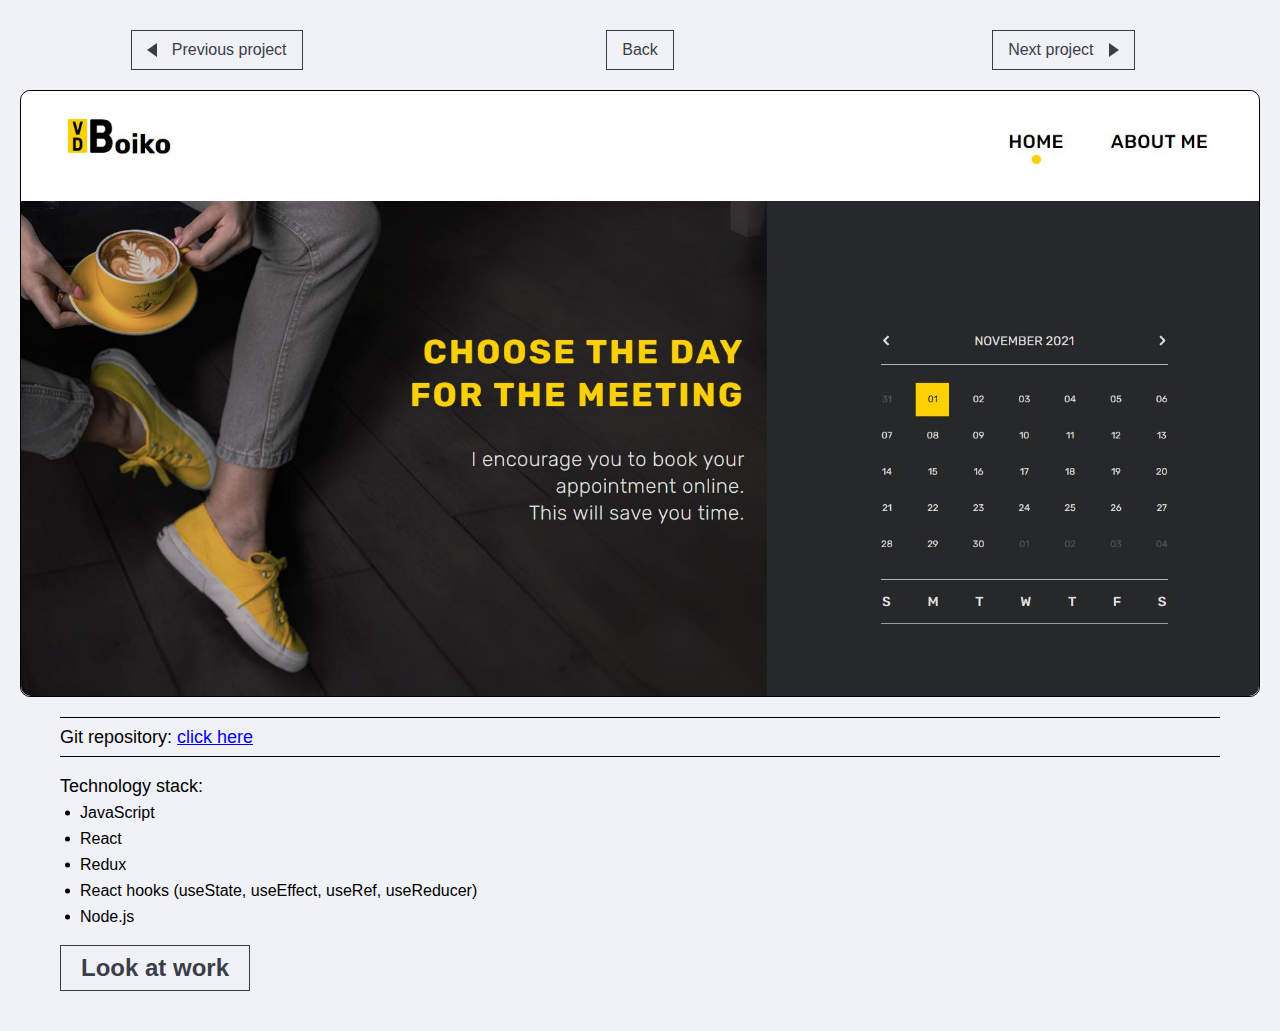
==== CalendarOfMeetings.html @ bcdfd796 "Added new project" ====
<!DOCTYPE html>
<!DOCTYPE html>
<html lang="ru">
<head>
	<title>Simple Chat Info</title>
	<meta http-equiv="Content-type" content="text/html;charset=UTF-8" />
	<meta name="format-detection" content="telephone=no">
	<meta http-equiv="X-UA-Compatible" content="IE=edge">
	<link rel="stylesheet" href="css/style.css">
	<link rel="stylesheet" href="css/custom.css">
	<link rel="shortcut icon" href="favicon.ico">
	<!-- <meta name="robots" content="noindex, nofollow" /> -->
	<!-- <meta name="viewport" content="width=device-width, initial-scale=1.0" /> -->
	<meta name="viewport" content="width=device-width, initial-scale=1.0, maximum-scale=1.0, user-scalable=0" />
</head>
<body>
	<div class="wrapper">
<header>
	<div class="container">
		<div class="header-body">
			
		</div>
	</div>
</header>		<main class="project-page">
			<div class="project-page__container container">
				<div class="project-page__nav navigation">
					<div class="navigation__item">
						<a href="./PrimeOne.html" class="navigation__btn navigation__prev">Prev<span>ious project</span></a>
					</div>
					<div class="navigation__item">
						<a href="./" class="navigation__btn navigation__back-to-portfolio">Back</a>
					</div>
					<div class="navigation__item">
						<a href="./SimpleChat.html" class="navigation__btn navigation__next">Next<span> project</span></a>
					</div>
				</div>
				<a href="https://boikovd-calendar-of-meetings.herokuapp.com/" target="_blank" class="project-page__image">
					<img src="img/items/Calendar.JPG" alt="">
				</a>
				<div class="project-page__body project-page-body">
					<div class="project-page-body__text">
						
					</div>
					<div class="project-page-body__link-items">
						<div class="project-page-body__link-item">
							Git repository: <a href="https://github.com/BoikoVD/Calendar" target="_blank">click here</a>
						</div>
						
					</div>
					<div class="project-page-body__use-el-title">
						Technology stack:
					</div>
					<ul class="project-page-body__use-el">
						<li class="project-page-body__el">
							JavaScript
						</li>
						<li class="project-page-body__el">
							React
						</li>
						<li class="project-page-body__el">
							Redux
						</li>
						<li class="project-page-body__el">
							React hooks (useState, useEffect, useRef, useReducer)
						</li>
						<li class="project-page-body__el">
							Node.js
						</li>
					</ul>
					<a href="https://boikovd-calendar-of-meetings.herokuapp.com/" target="_blank" class="project-page-body__link"><b>Look at work</b></a>
				</div>
			</div>
		</main>
<footer>
	<div class='container'>
		<div class="footer-body">
			
		</div>
	</div>
</footer>	</div>
<div class="popup popup_popup">
	<div class="popup__content">
		<div class="popup__body">
			<div class="popup__close"></div>
		</div>
	</div>
</div>
<div class="popup popup_subscribe-message">
	<div class="popup__content">
		<div class="popup__body">
			<div class="popup__close"></div>
		</div>
	</div>
</div>
<div class="popup popup_video">
	<div class="popup__content">
		<div class="popup__body">
			<div class="popup__close popup__close_video"></div>
			<div class="popup__video _video"></div>
		</div>
	</div>
</div>
<!-- <script src="https://code.jquery.com/jquery-3.3.1.min.js"></script> -->
<script src="js/vendors.js"></script>
<script src="js/main.js"></script>
</body>
</html>
---- css/style.css ----
* {
  padding: 0px;
  margin: 0px;
  border: 0px;
}

*,
*:before,
*:after {
  -webkit-box-sizing: border-box;
  box-sizing: border-box;
}

aside,
nav,
footer,
header,
section {
  display: block;
}

html,
body {
  height: 100%;
  min-width: 320px;
}

body {
  line-height: 1;
  font-family: "Arial";
  font-size: 16px;
  -ms-text-size-adjust: 100%;
  -moz-text-size-adjust: 100%;
  -webkit-text-size-adjust: 100%;
}

input,
button,
textarea {
  font-family: "Arial";
}

input::-ms-clear {
  display: none;
}

button {
  cursor: pointer;
}

button::-moz-focus-inner {
  padding: 0;
  border: 0;
}

a,
a:visited {
  text-decoration: none;
}

a:hover {
  text-decoration: none;
}

ul li {
  list-style: none;
}

img {
  vertical-align: top;
}

h1,
h2,
h3,
h4,
h5,
h6 {
  font-weight: inherit;
  font-size: inherit;
}

.wrapper {
  width: 100%;
  min-height: 100%;
  overflow: hidden;
  display: -webkit-box;
  display: -ms-flexbox;
  display: flex;
  -webkit-box-orient: vertical;
  -webkit-box-direction: normal;
      -ms-flex-direction: column;
          flex-direction: column;
}
.container {
  max-width: 1240px;
  margin: 0 auto;
  width: 100%;
}
@media (max-width: 1252px) {
  .container {
    max-width: 970px;
  }
}
@media (max-width: 992.98px) {
  .container {
    max-width: 750px;
  }
}
@media (max-width: 767.98px) {
  .container {
    max-width: none;
    padding: 0 10px;
  }
}

.btn {
  display: -webkit-inline-box;
  display: -ms-inline-flexbox;
  display: inline-flex;
  padding: 0px 0px;
}
.btn._fw {
  width: 100%;
}

input[type=text],
input[type=email],
input[type=tel],
textarea {
  -webkit-appearance: none;
  -moz-appearance: none;
  appearance: none;
}
input[type=text]:focus,
input[type=email]:focus,
input[type=tel]:focus,
textarea:focus {
  outline: none;
}

.input {
  border-radius: 0 !important;
  width: 100%;
  display: block;
  padding: 0px 20px;
}
textarea.input {
  resize: none;
  padding: 0px 0px;
}

._ibg {
  position: relative;
}
._ibg img {
  position: absolute;
  width: 100%;
  height: 100%;
  top: 0;
  left: 0;
  -o-object-fit: cover;
     object-fit: cover;
}

body.ie ._ibg {
  background-position: center;
  background-size: cover;
  background-repeat: no-repeat;
}
body.ie ._ibg img {
  width: 0;
  height: 0;
  opacity: 0;
  visibility: hidden;
}

._swiper {
  overflow: hidden;
}
._swiper .swiper-wrapper {
  width: 100%;
  height: 100%;
  -webkit-box-sizing: content-box;
          box-sizing: content-box;
  display: -webkit-box;
  display: -ms-flexbox;
  display: flex;
  position: relative;
}
._swiper.swiper-container-vertical .swiper-wrapper {
  -webkit-box-orient: vertical;
  -webkit-box-direction: normal;
      -ms-flex-direction: column;
          flex-direction: column;
}
._swiper.swiper-container-autoheight .swiper-wrapper {
  -webkit-box-align: start;
      -ms-flex-align: start;
          align-items: flex-start;
}

.swiper-container-initialized .swiper-slide {
  -ms-flex-negative: 0;
      flex-shrink: 0;
}

.swiper-container-android .swiper-slide,
.swiper-container-android .swiper-wrapper {
  -webkit-transform: translate3d(0px, 0, 0);
          transform: translate3d(0px, 0, 0);
}

.swiper-button-lock {
  display: none !important;
}

/*
.icon-menu{
	display: none;
	@media (max-width: $md3+px){
		display: block;
		position: absolute;
		top: 18px;
		right: 10px;
		width:30px;
		height: 18px;
		cursor: pointer;
		z-index: 5;
		span{
			transition: all 0.3s ease 0s;
			position: absolute;
			top: 8px;
			left: 0px;
			width: 100%;
			height: 2px;
			background-color: #000;
			&:first-child {
				top: 0px;
			}
			&:last-child {
				top: auto;
				bottom: 0px;
			}
		}
		&.active{
			span {
				transform: scale(0);
				&:first-child {
					@include rotate(-45deg);
					top: 8px;
				}
				&:last-child {
					@include rotate(45deg);
					bottom: 8px;
				}
			}
		}
	}
}
*/
.page {
  -webkit-box-flex: 1;
      -ms-flex: 1 1 auto;
          flex: 1 1 auto;
  background: #f1f2f7;
}
.page__text {
  text-align: center;
}
.page__title {
  font-size: 50px;
  margin: 20px 0px;
}
@media (max-width: 1240px) {
  .page__title {
    font-size: calc(40px + 10 * ((100vw - 320px) / 920));
  }
}
.page__subtitle {
  font-size: 40px;
  margin-bottom: 10px;
}
@media (max-width: 1240px) {
  .page__subtitle {
    font-size: calc(26px + 14 * ((100vw - 320px) / 920));
  }
}
@media (max-width: 1240px) {
  .page__subtitle {
    margin-bottom: calc(30px + -20 * ((100vw - 320px) / 920));
  }
}
.page__section {
  padding: 30px 0px;
}
.page__section-title {
  text-align: center;
  font-size: 30px;
  margin-bottom: 15px;
  position: relative;
  z-index: 1;
}
@media (max-width: 1240px) {
  .page__section-title {
    font-size: calc(28px + 2 * ((100vw - 320px) / 920));
  }
}
.page__section-title span {
  background: #f1f2f7;
  padding: 0px 15px;
}
.page__section-title:before {
  content: "";
  position: absolute;
  z-index: -1;
  top: 50%;
  left: 0;
  background: #000;
  height: 2px;
  width: 100%;
}
.page__items {
  display: -webkit-box;
  display: -ms-flexbox;
  display: flex;
  margin-left: -30px;
  margin-right: -30px;
  -webkit-box-pack: center;
      -ms-flex-pack: center;
          justify-content: center;
  -ms-flex-wrap: wrap;
      flex-wrap: wrap;
}
@media (max-width: 1240px) {
  .page__items {
    margin-left: calc(-10px + -20 * ((100vw - 320px) / 920));
  }
}
@media (max-width: 1240px) {
  .page__items {
    margin-right: calc(-10px + -20 * ((100vw - 320px) / 920));
  }
}
.item {
  padding: 30px;
}
@media (max-width: 1240px) {
  .item {
    padding: calc(10px + 20 * ((100vw - 320px) / 920));
  }
}
.item__wrapper {
  display: block;
  position: relative;
  background: #fff;
  width: 350px;
  text-align: center;
  padding: 10px;
  -webkit-transition: all 0.3s ease 0s;
  transition: all 0.3s ease 0s;
}
@media (max-width: 1240px) {
  .item__wrapper {
    width: calc(300px + 50 * ((100vw - 320px) / 920));
  }
}
@media (any-hover: hover) {
  .item__wrapper:hover {
    border-color: #000;
    -webkit-box-shadow: 0px 0px 10px 2px rgba(0, 0, 0, 0.95);
    box-shadow: 0px 0px 10px 2px rgba(0, 0, 0, 0.95);
  }
  .item__wrapper:hover .item__hover {
    visibility: visible;
    opacity: 1;
  }
  .item__wrapper:hover .item__details {
    color: #fff;
  }
  .item__wrapper:hover .item__link {
    background: #f1f2f7;
    color: #000;
  }
}
.item__hover {
  height: 100%;
  width: 100%;
  position: absolute;
  z-index: 1;
  top: 0;
  left: 0;
  background: rgba(0, 0, 0, 0.6);
  visibility: hidden;
  opacity: 0;
  -webkit-transition: all 0.3s ease 0s;
  transition: all 0.3s ease 0s;
  padding: 25px 25px;
  font-weight: 700;
  color: #fff;
  line-height: 160%;
}
.item__hover p {
  margin-bottom: 10px;
}
.item__hover span {
  font-weight: 700;
  text-decoration: underline;
}
.item__image {
  padding-top: 150px;
  width: 100%;
}
.item__description {
  border-top: 1px solid #000;
  color: #000;
  margin: 20px 0px 0px 0px;
  display: -webkit-box;
  display: -ms-flexbox;
  display: flex;
  -webkit-box-orient: vertical;
  -webkit-box-direction: normal;
      -ms-flex-direction: column;
          flex-direction: column;
  -webkit-box-align: center;
      -ms-flex-align: center;
          align-items: center;
}
.item__title {
  margin: 10px 0px 0px 0px;
  font-size: 30px;
}
@media (max-width: 1240px) {
  .item__title {
    font-size: calc(20px + 10 * ((100vw - 320px) / 920));
  }
}
.item__type-text {
  margin: 10px 0px 20px 0px;
  font-size: 20px;
}
@media (max-width: 1240px) {
  .item__type-text {
    font-size: calc(16px + 4 * ((100vw - 320px) / 920));
  }
}
.item__details {
  margin: 0px 0px 10px 0px;
  -webkit-transition: all 0.3s ease 0s;
  transition: all 0.3s ease 0s;
  text-decoration: underline;
  color: #000;
  position: relative;
  z-index: 2;
  transition: all 0.3s ease 0s;
}
@media (any-hover: hover) {
  .item__details:hover {
    text-decoration: none;
  }
}
.item__link {
  color: #fff;
  margin: 0px 0px 10px 0px;
  padding: 10px 40px;
  position: relative;
  z-index: 2;
  background: #3b3d49;
  -webkit-transition: all 0.3s ease 0s;
  transition: all 0.3s ease 0s;
}
@media (any-hover: hover) {
  .item__link:hover {
    -webkit-transform: scale(1.05);
            transform: scale(1.05);
  }
}

.navigation {
  display: -webkit-box;
  display: -ms-flexbox;
  display: flex;
  -webkit-box-pack: justify;
      -ms-flex-pack: justify;
          justify-content: space-between;
  padding-bottom: 20px;
  -webkit-box-align: center;
      -ms-flex-align: center;
          align-items: center;
  margin-left: -15px;
  margin-right: -15px;
}
@media (max-width: 1240px) {
  .navigation {
    margin-left: calc(-5px + -10 * ((100vw - 320px) / 920));
  }
}
@media (max-width: 1240px) {
  .navigation {
    margin-right: calc(-5px + -10 * ((100vw - 320px) / 920));
  }
}
.navigation__item {
  padding-left: 15px;
  padding-right: 15px;
  -webkit-box-flex: 0;
      -ms-flex: 0 0 33.333%;
          flex: 0 0 33.333%;
  display: -webkit-box;
  display: -ms-flexbox;
  display: flex;
  -webkit-box-pack: center;
      -ms-flex-pack: center;
          justify-content: center;
}
@media (max-width: 1240px) {
  .navigation__item {
    padding-left: calc(5px + 10 * ((100vw - 320px) / 920));
  }
}
@media (max-width: 1240px) {
  .navigation__item {
    padding-right: calc(5px + 10 * ((100vw - 320px) / 920));
  }
}
.navigation__btn {
  display: -webkit-inline-box;
  display: -ms-inline-flexbox;
  display: inline-flex;
  -webkit-box-align: center;
      -ms-flex-align: center;
          align-items: center;
  -webkit-box-pack: center;
      -ms-flex-pack: center;
          justify-content: center;
  min-height: 40px;
  border: 1px solid #3b3d49;
  background: #f1f2f7;
  color: #3b3d49;
  padding: 10px 15px;
  position: relative;
  -webkit-transition: all 0.3s ease 0s;
  transition: all 0.3s ease 0s;
}
.navigation__btn:before {
  content: "";
  -webkit-transition: all 0.3s ease 0s;
  transition: all 0.3s ease 0s;
  position: absolute;
  width: 0;
  height: 0;
  border-top: 7px solid transparent;
  border-bottom: 7px solid transparent;
}
.navigation__btn span {
  white-space: pre;
}
@media (max-width: 600px) {
  .navigation__btn span {
    display: none;
  }
}
@media (any-hover: hover) {
  .navigation__btn:hover {
    background: #3b3d49;
    color: #f1f2f7;
  }
}
.navigation__prev {
  padding: 10px 15px 10px 40px;
}
.navigation__prev:before {
  border-right: 10px solid #3b3d49;
  top: 50%;
  left: 15px;
  -webkit-transform: translate(0px, -50%);
          transform: translate(0px, -50%);
}
@media (any-hover: hover) {
  .navigation__prev:hover:before {
    border-right: 10px solid #f1f2f7;
  }
}
.navigation__next {
  padding: 10px 40px 10px 15px;
}
.navigation__next:before {
  border-left: 10px solid #3b3d49;
  top: 50%;
  right: 15px;
  -webkit-transform: translate(0px, -50%);
          transform: translate(0px, -50%);
}
@media (any-hover: hover) {
  .navigation__next:hover:before {
    border-left: 10px solid #f1f2f7;
  }
}

.project-page {
  min-height: 100vh;
  padding-top: 30px;
  padding-bottom: 30px;
  background: #f1f2f7;
}
@media (max-width: 1240px) {
  .project-page {
    padding-top: calc(10px + 20 * ((100vw - 320px) / 920));
  }
}
@media (max-width: 1240px) {
  .project-page {
    padding-bottom: calc(10px + 20 * ((100vw - 320px) / 920));
  }
}
.project-page__image {
  display: block;
  border: 1px solid #000;
  border-radius: 10px;
}
.project-page__image img {
  width: 100%;
  border-radius: 10px;
}
.project-page-body {
  margin: 20px 0px 0px 0px;
  padding-left: 40px;
  padding-right: 40px;
}
@media (max-width: 1240px) {
  .project-page-body {
    padding-left: calc(15px + 25 * ((100vw - 320px) / 920));
  }
}
@media (max-width: 1240px) {
  .project-page-body {
    padding-right: calc(15px + 25 * ((100vw - 320px) / 920));
  }
}
.project-page-body__text {
  font-size: 20px;
  margin-bottom: 15px;
}
.project-page-body__link-items {
  border-top: 1px solid #000;
  border-bottom: 1px solid #000;
}
.project-page-body__link-item {
  margin: 10px 0px 10px 0px;
  font-size: 18px;
}
.project-page-body__link-item a {
  color: blue;
  text-decoration: underline;
}
@media (any-hover: hover) {
  .project-page-body__link-item a:hover {
    text-decoration: none;
  }
}
.project-page-body__use-el-title {
  font-size: 18px;
  margin-bottom: 5px;
  margin-top: 20px;
}
.project-page-body__use-el {
  padding: 0px 0px 0px 5px;
}
.project-page-body__el {
  padding: 5px 0px 5px 15px;
  position: relative;
}
.project-page-body__el:before {
  content: "";
  position: absolute;
  width: 5px;
  height: 5px;
  border-radius: 50%;
  background: #000;
  top: 50%;
  left: 0;
  -webkit-transform: translate(0px, -50%);
          transform: translate(0px, -50%);
}
.project-page-body__link {
  display: inline-block;
  color: #3b3d49;
  border: 1px solid #3b3d49;
  margin: 15px 0px 10px 0px;
  padding: 10px 20px;
  font-size: 24px;
  position: relative;
  z-index: 2;
  background: #f1f2f7;
  -webkit-transition: all 0.3s ease 0s;
  transition: all 0.3s ease 0s;
}
@media (any-hover: hover) {
  .project-page-body__link:hover {
    color: #f1f2f7;
    background: #3b3d49;
  }
}
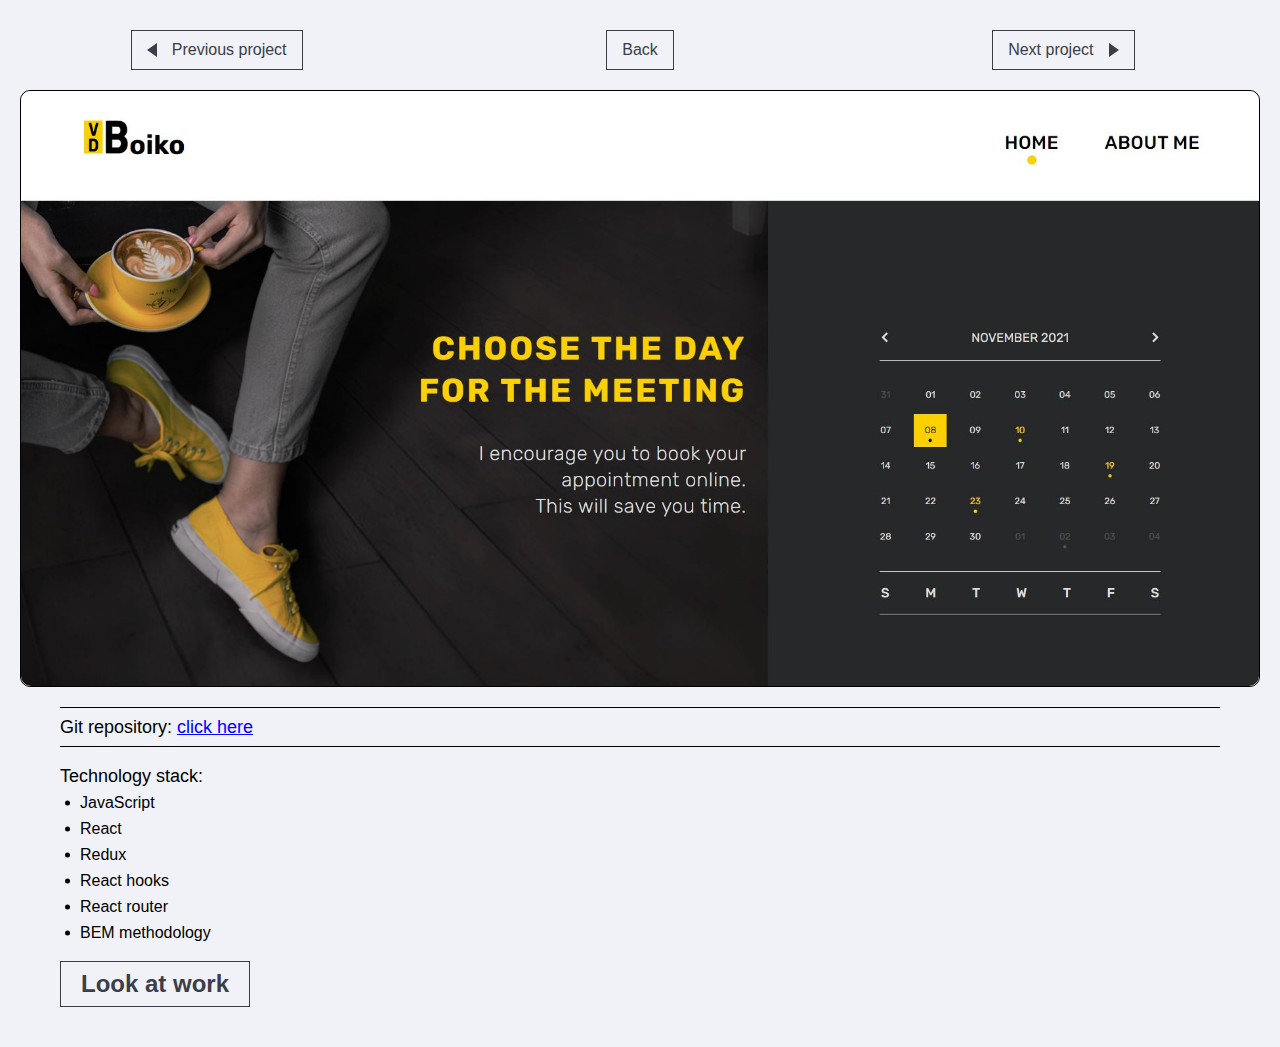
==== commit f9557793: "Modified projects" ====
--- a/CalendarOfMeetings.html
+++ b/CalendarOfMeetings.html
@@ -25,7 +25,7 @@
 			<div class="project-page__container container">
 				<div class="project-page__nav navigation">
 					<div class="navigation__item">
-						<a href="./PrimeOne.html" class="navigation__btn navigation__prev">Prev<span>ious project</span></a>
+						<a href="./ToDoList.html" class="navigation__btn navigation__prev">Prev<span>ious project</span></a>
 					</div>
 					<div class="navigation__item">
 						<a href="./" class="navigation__btn navigation__back-to-portfolio">Back</a>
@@ -61,10 +61,13 @@
 							Redux
 						</li>
 						<li class="project-page-body__el">
-							React hooks (useState, useEffect, useRef, useReducer)
+							React hooks
 						</li>
 						<li class="project-page-body__el">
-							Node.js
+							React router
+						</li>
+						<li class="project-page-body__el">
+							BEM methodology
 						</li>
 					</ul>
 					<a href="https://boikovd-calendar-of-meetings.herokuapp.com/" target="_blank" class="project-page-body__link"><b>Look at work</b></a>
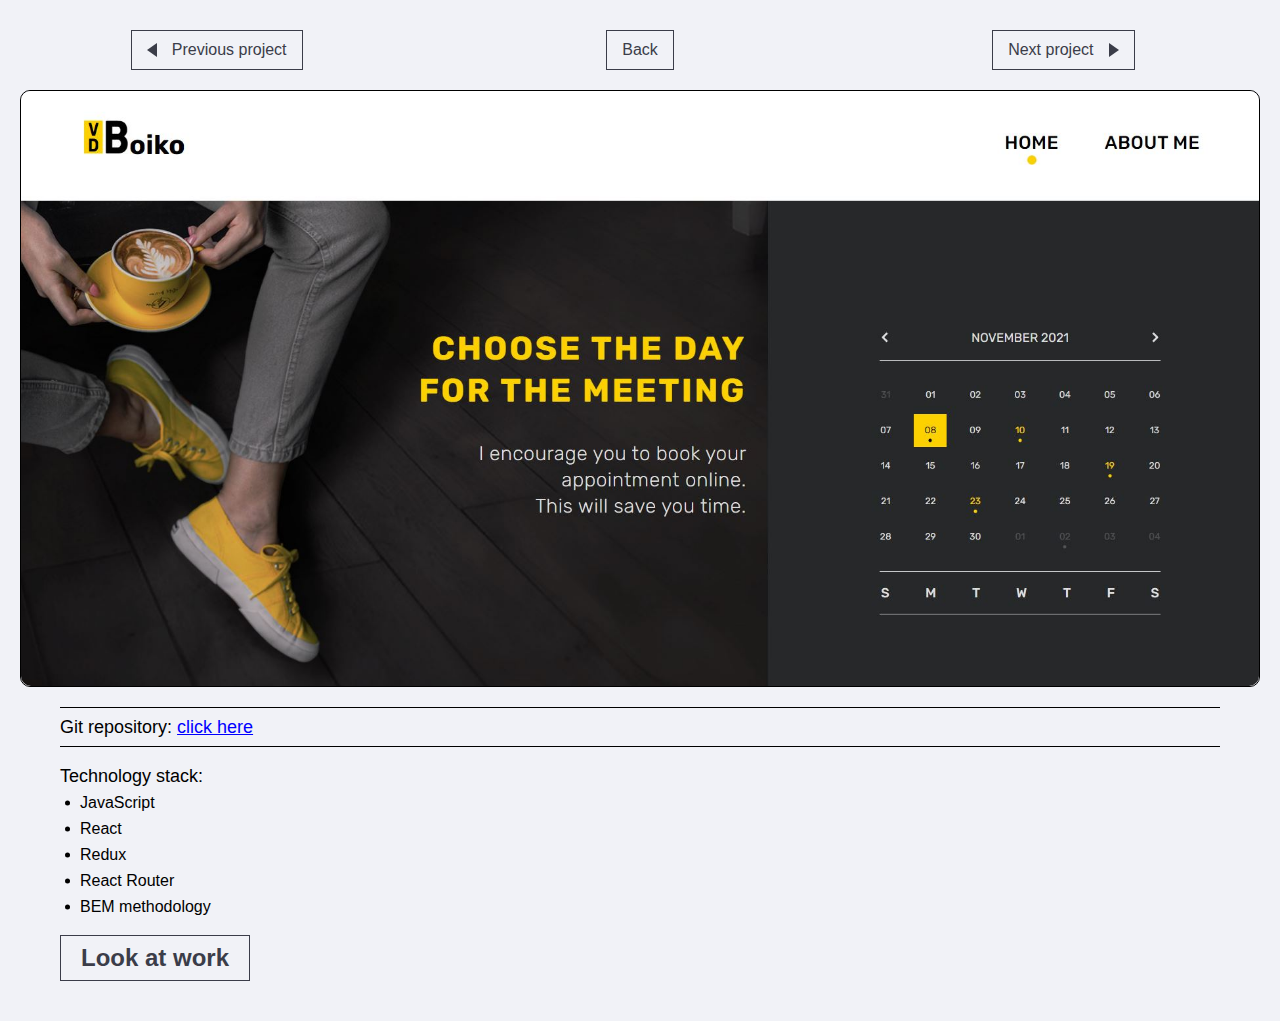
==== commit c18608a2: "Modified projects" ====
--- a/CalendarOfMeetings.html
+++ b/CalendarOfMeetings.html
@@ -31,7 +31,7 @@
 						<a href="./" class="navigation__btn navigation__back-to-portfolio">Back</a>
 					</div>
 					<div class="navigation__item">
-						<a href="./SimpleChat.html" class="navigation__btn navigation__next">Next<span> project</span></a>
+						<a href="./MTK.html" class="navigation__btn navigation__next">Next<span> project</span></a>
 					</div>
 				</div>
 				<a href="https://boikovd-calendar-of-meetings.herokuapp.com/" target="_blank" class="project-page__image">
@@ -61,10 +61,7 @@
 							Redux
 						</li>
 						<li class="project-page-body__el">
-							React hooks
-						</li>
-						<li class="project-page-body__el">
-							React router
+							React Router
 						</li>
 						<li class="project-page-body__el">
 							BEM methodology
--- a/css/style.css
+++ b/css/style.css
@@ -427,7 +427,7 @@
           align-items: center;
 }
 .item__title {
-  margin: 10px 0px 0px 0px;
+  margin: 10px 0px 20px 0px;
   font-size: 30px;
 }
 @media (max-width: 1240px) {
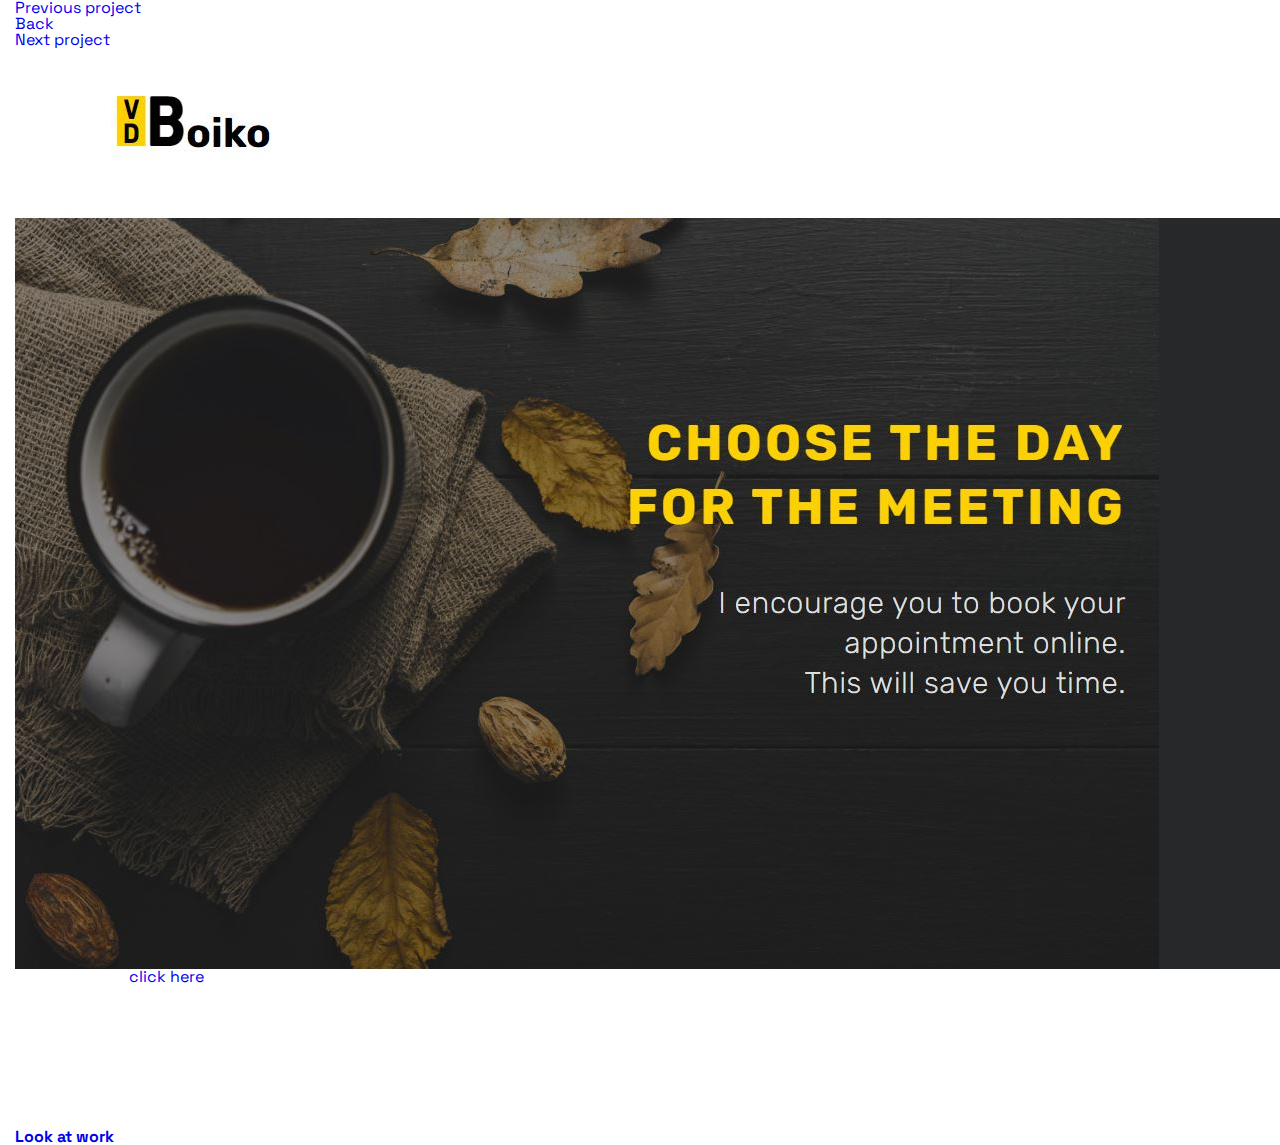
==== commit 35d413e4: "Redesign" ====
--- a/CalendarOfMeetings.html
+++ b/CalendarOfMeetings.html
@@ -55,7 +55,7 @@
 							JavaScript
 						</li>
 						<li class="project-page-body__el">
-							React
+							React.js
 						</li>
 						<li class="project-page-body__el">
 							Redux
@@ -64,9 +64,16 @@
 							React Router
 						</li>
 						<li class="project-page-body__el">
+							SCSS
+						</li>
+						<li class="project-page-body__el">
 							BEM methodology
 						</li>
+						<li class="project-page-body__el">
+							Adaptive layout
+						</li>
 					</ul>
+					<p class="warning"><span>Important:</span> I use the free tariff for Heroku, so the site starting may take a long time (10-15 seconds), please wait for the full loading</p>
 					<a href="https://boikovd-calendar-of-meetings.herokuapp.com/" target="_blank" class="project-page-body__link"><b>Look at work</b></a>
 				</div>
 			</div>
--- a/css/style.css
+++ b/css/style.css
@@ -1,3 +1,4 @@
+@import url("https://fonts.googleapis.com/css2?family=Space+Grotesk:wght@300;400;500;600;700&display=swap");
 * {
   padding: 0px;
   margin: 0px;
@@ -27,7 +28,7 @@
 
 body {
   line-height: 1;
-  font-family: "Arial";
+  font-family: "Space Grotesk", sans-serif;
   font-size: 16px;
   -ms-text-size-adjust: 100%;
   -moz-text-size-adjust: 100%;
@@ -37,7 +38,7 @@
 input,
 button,
 textarea {
-  font-family: "Arial";
+  font-family: "Space Grotesk", sans-serif;
 }
 
 input::-ms-clear {
@@ -93,25 +94,11 @@
           flex-direction: column;
 }
 .container {
-  max-width: 1240px;
+  max-width: 1400px;
+  padding: 0px 15px;
   margin: 0 auto;
   width: 100%;
-}
-@media (max-width: 1252px) {
-  .container {
-    max-width: 970px;
-  }
-}
-@media (max-width: 992.98px) {
-  .container {
-    max-width: 750px;
-  }
-}
-@media (max-width: 767.98px) {
-  .container {
-    max-width: none;
-    padding: 0 10px;
-  }
+  color: #fff;
 }
 
 .btn {
@@ -259,162 +246,497 @@
 	}
 }
 */
+/*
 .page {
-  -webkit-box-flex: 1;
-      -ms-flex: 1 1 auto;
-          flex: 1 1 auto;
-  background: #f1f2f7;
-}
-.page__text {
+	flex: 1 1 auto;
+	 	background: #f1f2f7;
+	&__container {}
+	&__text {
+		text-align: center;
+	}
+	&__title {
+		@include adaptiv-value("font-size", 50, 40, 1);
+		margin: 20px 0px;
+	}
+	&__subtitle {
+		@include adaptiv-value("font-size", 40, 26, 1);
+		@include adaptiv-value("margin-bottom", 10, 30, 1);
+	}
+	&__section {
+		padding: 30px 0px;
+	}
+	&__section-title {
+		text-align: center;
+		@include adaptiv-value("font-size", 30, 28, 1);
+		margin-bottom: 15px;
+		position: relative;
+		z-index: 1;
+		span {
+			background: #f1f2f7;
+			padding: 0px 15px;
+		}
+		&:before{
+			content: "";
+			position: absolute;
+			z-index: -1;
+			top: 50%;
+			left: 0;
+			background: #000;
+			height: 2px;
+			width: 100%;
+		}
+	}
+	&__items {
+		display: flex;
+		@include adaptiv-value("margin-left", -30, -10, 1);
+		@include adaptiv-value("margin-right", -30, -10, 1);
+		justify-content: center;
+		flex-wrap: wrap;
+	}
+	&__item {}
+}
+.item {
+	@include adaptiv-value("padding", 30, 10, 1);
+	&__wrapper {
+		display: block;
+		position: relative;
+		background: #fff;
+		@include adaptiv-value("width", 350, 300, 1);
+		text-align: center;
+		padding: 10px;
+		//border-radius: 10px;
+		//border: 1px solid #000;
+		transition: all 0.3s ease 0s;
+		@media (any-hover: hover) {
+			&:hover{
+				.item__hover {
+					visibility: visible;
+					opacity: 1;
+				}
+				.item__details {
+					color: #fff;
+				}
+				.item__link {
+					background:  #f1f2f7;
+					color: #000;
+				}
+				border-color: #000;
+				-webkit-box-shadow: 0px 0px 10px 2px rgba(0,0,0,0.95);
+				-moz-box-shadow: 0px 0px 10px 2px rgba(0,0,0,0.95);
+				box-shadow: 0px 0px 10px 2px rgba(0,0,0,0.95);
+			}
+		}
+	}
+	&__hover {
+		height: 100%;
+		width: 100%;
+		position: absolute;
+		z-index: 1;
+		top: 0;
+		left: 0;
+		//border-radius: 10px;
+		background: rgba(0,0,0,0.6);
+		visibility: hidden;
+		opacity: 0;
+		transition: all 0.3s ease 0s;
+		padding: 25px 25px;
+		font-weight: 700;
+		color: #fff;
+		line-height: 160%;
+		p {
+			margin-bottom: 10px
+		}
+		span {
+			font-weight: 700;
+			text-decoration: underline;
+		}
+	}
+	&__image {
+		//border-radius: 10px;
+		padding-top: 150px;
+		width: 100%;
+		img {
+			//border-radius: 10px;
+		}
+	}
+	&__description {
+		border-top: 1px solid #000;
+		color: #000;
+		margin: 20px 0px 0px 0px;
+		display: flex;
+		flex-direction: column;
+		align-items: center;
+	}
+	&__title {
+		margin-top: 10px;
+		margin-bottom: 20px;
+		@include adaptiv-value("font-size", 30, 20, 1);
+	}
+	&__type-text {
+		margin: 10px 0px 20px 0px;
+		@include adaptiv-value("font-size", 20, 16, 1);
+	}
+	&__details {
+		margin: 0px 0px 10px 0px;
+		transition: all 0.3s ease 0s;
+		text-decoration: underline;
+		color: #000;
+		position: relative;
+		z-index: 2;
+		transition: all 0.3s ease 0s;
+		@media (any-hover: hover) {
+			&:hover{
+				text-decoration: none;
+			}
+		}
+	}
+	&__link {
+		color: #fff;
+		//border: 1px solid #fff;
+		margin: 0px 0px 10px 0px;
+		padding: 10px 40px;
+		//border-radius: 10px;
+		position: relative;
+		z-index: 2;
+		background: #3b3d49;
+		transition: all 0.3s ease 0s;
+		@media (any-hover: hover) {
+			&:hover{
+			transform: scale(1.05);
+			}
+		}
+	}
+}
+//========================================================================================================
+.navigation {
+	display: flex;
+	justify-content: space-between;
+	padding-bottom: 20px;
+	align-items: center;
+	@include adaptiv-value("margin-left", -15, -5, 1);
+	@include adaptiv-value("margin-right", -15, -5, 1);
+	&__item {
+		@include adaptiv-value("padding-left", 15, 5, 1);
+		@include adaptiv-value("padding-right", 15, 5, 1);
+		flex: 0 0 33.333%;
+		display: flex;
+		justify-content: center;
+	}
+	&__btn {
+		display: inline-flex;
+		align-items: center;
+		justify-content: center;
+		min-height: 40px;
+		border: 1px solid #3b3d49;
+		background: #f1f2f7;
+		color: #3b3d49;
+		//border-radius: 10px;
+		padding: 10px 15px;
+		position: relative;
+		transition: all 0.3s ease 0s;
+		&:before{
+			content: "";
+			transition: all 0.3s ease 0s;
+			position: absolute;
+			width: 0;
+			height: 0;
+			border-top: 7px solid transparent;
+			border-bottom: 7px solid transparent;
+		}
+		span {
+			white-space: pre;
+		}
+		@media (max-width: 600px){
+			span {
+				display: none;
+			}
+		}
+		@media (any-hover: hover) {
+			&:hover{
+				background: #3b3d49;
+				color: #f1f2f7;
+				//transform: scale(1.01);
+			}
+		}
+	}
+	&__prev {
+		padding: 10px 15px 10px 40px;
+		&:before{
+			border-right: 10px solid #3b3d49;
+			top: 50%;
+			left: 15px;
+			transform: translate(0px, -50%);
+		}
+		@media (any-hover: hover) {
+			&:hover{
+				&:before{
+					border-right: 10px solid #f1f2f7;
+				}
+			}
+		}
+	}
+	&__back-to-portfolio {}
+	&__next {
+		padding: 10px 40px 10px 15px;
+		&:before{
+			border-left: 10px solid #3b3d49;
+			top: 50%;
+			right: 15px;
+			transform: translate(0px, -50%);
+		}
+		@media (any-hover: hover) {
+			&:hover{
+				&:before{
+					border-left: 10px solid #f1f2f7;
+				}
+			}
+		}
+	}
+}
+//========================================================================================================
+.project-page {
+	min-height: 100vh;
+	@include adaptiv-value("padding-top", 30, 10, 1);
+	@include adaptiv-value("padding-bottom", 30, 10, 1);
+	background: #f1f2f7;
+	&__container {}
+	&__nav {}
+	&__image {
+		display: block;
+		border: 1px solid #000;
+		border-radius: 10px;
+		img {
+			width: 100%;
+			border-radius: 10px;
+		}
+	}
+	&__body {}
+}
+.project-page-body {
+	margin: 20px 0px 0px 0px;
+	@include adaptiv-value("padding-left", 40, 15, 1);
+	@include adaptiv-value("padding-right", 40, 15, 1);
+	&__text {
+		font-size: 20px;
+		line-height: 26px;
+		margin-bottom: 15px;
+		p {
+			margin-bottom: 10px;
+			a {
+				color: blue;
+				text-decoration: underline;
+				@media (any-hover: hover) {
+					&:hover{
+						text-decoration: none;
+					}
+				}
+			}
+
+			&:last-child{
+				margin-bottom: 0px;
+			}
+		}
+	}
+	&__link-items {
+		border-top: 1px solid #000;
+		border-bottom: 1px solid #000;
+	}
+	&__link-item {
+		margin: 10px 0px 10px 0px;
+		font-size: 18px;
+		a {
+			color: blue;
+			text-decoration: underline;
+			@media (any-hover: hover) {
+				&:hover{
+					text-decoration: none;
+				}
+			}
+		}
+	}
+	&__use-el-title {
+		font-size: 18px;
+		margin-bottom: 5px;
+		margin-top: 20px;
+	}
+	&__use-el {
+		padding: 0px 0px 0px 5px;
+		margin-bottom: 10px
+	}
+	&__el {
+		padding: 5px 0px 5px 15px;
+		position: relative;
+		&:before{
+			content: "";
+			position: absolute;
+			width: 5px;
+			height: 5px;
+			border-radius: 50%;
+			background: #000;
+			top: 50%;
+			left: 0;
+			transform: translate(0px, -50%);
+		}
+	}
+	.warning {
+		color: #be0000;
+		font-size: 18px;
+		span {
+			font-weight: 700;
+		}
+	}
+	&__link {
+		display: inline-block;
+		color: #3b3d49;
+		border: 1px solid #3b3d49;
+		margin: 15px 0px 10px 0px;
+		padding: 10px 20px;
+		font-size: 24px;
+		//border-radius: 10px;
+		position: relative;
+		z-index: 2;
+		background: #f1f2f7;
+		transition: all 0.3s ease 0s;
+		@media (any-hover: hover) {
+			&:hover{
+			color: #f1f2f7;
+			background: #3b3d49;
+			//transform: scale(1.02);
+			}
+		}
+	}
+}
+*/
+.main {
+  background: #141414;
+  padding: 20px 0;
+}
+.main__text {
+  color: #fff;
   text-align: center;
 }
-.page__title {
-  font-size: 50px;
-  margin: 20px 0px;
-}
-@media (max-width: 1240px) {
-  .page__title {
-    font-size: calc(40px + 10 * ((100vw - 320px) / 920));
-  }
-}
-.page__subtitle {
+.main__title {
+  font-size: 46px;
+  margin-bottom: 15px;
+}
+@media (max-width: 479.98px) {
+  .main__title {
+    font-size: 40px;
+  }
+}
+.main__subtitle {
+  color: #57ffdc;
   font-size: 40px;
-  margin-bottom: 10px;
-}
-@media (max-width: 1240px) {
-  .page__subtitle {
-    font-size: calc(26px + 14 * ((100vw - 320px) / 920));
-  }
-}
-@media (max-width: 1240px) {
-  .page__subtitle {
-    margin-bottom: calc(30px + -20 * ((100vw - 320px) / 920));
-  }
-}
-.page__section {
-  padding: 30px 0px;
-}
-.page__section-title {
+}
+@media (max-width: 479.98px) {
+  .main__subtitle {
+    font-size: 30px;
+  }
+}
+
+.categories {
+  margin: 40px 0px 0px 0px;
+}
+
+.category {
+  margin-bottom: 60px;
+}
+.category__title {
+  font-size: 45px;
   text-align: center;
-  font-size: 30px;
-  margin-bottom: 15px;
+  margin-bottom: 40px;
+}
+@media (max-width: 479.98px) {
+  .category__title {
+    font-size: 30px;
+  }
+}
+.category__title span {
   position: relative;
-  z-index: 1;
-}
-@media (max-width: 1240px) {
-  .page__section-title {
-    font-size: calc(28px + 2 * ((100vw - 320px) / 920));
-  }
-}
-.page__section-title span {
-  background: #f1f2f7;
-  padding: 0px 15px;
-}
-.page__section-title:before {
+}
+.category__title span:before {
   content: "";
+  width: 100px;
+  height: 2px;
+  background: #fff;
   position: absolute;
-  z-index: -1;
   top: 50%;
-  left: 0;
-  background: #000;
+  left: -100px;
+  -webkit-transform: translate(-20%, -50%);
+          transform: translate(-20%, -50%);
+}
+@media (max-width: 479.98px) {
+  .category__title span:before {
+    height: 1px;
+    width: 60px;
+    left: -60px;
+  }
+}
+.category__title span:after {
+  content: "";
+  width: 100px;
   height: 2px;
-  width: 100%;
-}
-.page__items {
+  background: #fff;
+  position: absolute;
+  top: 50%;
+  right: -100px;
+  -webkit-transform: translate(20%, -50%);
+          transform: translate(20%, -50%);
+}
+@media (max-width: 479.98px) {
+  .category__title span:after {
+    height: 1px;
+    width: 60px;
+    right: -60px;
+  }
+}
+.item {
   display: -webkit-box;
   display: -ms-flexbox;
   display: flex;
-  margin-left: -30px;
-  margin-right: -30px;
-  -webkit-box-pack: center;
-      -ms-flex-pack: center;
-          justify-content: center;
-  -ms-flex-wrap: wrap;
-      flex-wrap: wrap;
-}
-@media (max-width: 1240px) {
-  .page__items {
-    margin-left: calc(-10px + -20 * ((100vw - 320px) / 920));
-  }
-}
-@media (max-width: 1240px) {
-  .page__items {
-    margin-right: calc(-10px + -20 * ((100vw - 320px) / 920));
-  }
-}
-.item {
-  padding: 30px;
-}
-@media (max-width: 1240px) {
+  margin-bottom: 30px;
+  -webkit-box-align: center;
+      -ms-flex-align: center;
+          align-items: center;
+}
+@media (max-width: 700px) {
   .item {
-    padding: calc(10px + 20 * ((100vw - 320px) / 920));
-  }
-}
-.item__wrapper {
-  display: block;
-  position: relative;
-  background: #fff;
-  width: 350px;
-  text-align: center;
-  padding: 10px;
-  -webkit-transition: all 0.3s ease 0s;
-  transition: all 0.3s ease 0s;
-}
-@media (max-width: 1240px) {
-  .item__wrapper {
-    width: calc(300px + 50 * ((100vw - 320px) / 920));
-  }
-}
-@media (any-hover: hover) {
-  .item__wrapper:hover {
-    border-color: #000;
-    -webkit-box-shadow: 0px 0px 10px 2px rgba(0, 0, 0, 0.95);
-    box-shadow: 0px 0px 10px 2px rgba(0, 0, 0, 0.95);
-  }
-  .item__wrapper:hover .item__hover {
-    visibility: visible;
-    opacity: 1;
-  }
-  .item__wrapper:hover .item__details {
-    color: #fff;
-  }
-  .item__wrapper:hover .item__link {
-    background: #f1f2f7;
-    color: #000;
-  }
-}
-.item__hover {
-  height: 100%;
-  width: 100%;
-  position: absolute;
-  z-index: 1;
-  top: 0;
-  left: 0;
-  background: rgba(0, 0, 0, 0.6);
-  visibility: hidden;
-  opacity: 0;
-  -webkit-transition: all 0.3s ease 0s;
-  transition: all 0.3s ease 0s;
-  padding: 25px 25px;
-  font-weight: 700;
-  color: #fff;
-  line-height: 160%;
-}
-.item__hover p {
-  margin-bottom: 10px;
-}
-.item__hover span {
-  font-weight: 700;
-  text-decoration: underline;
-}
-.item__image {
-  padding-top: 150px;
-  width: 100%;
-}
-.item__description {
-  border-top: 1px solid #000;
-  color: #000;
-  margin: 20px 0px 0px 0px;
+    -webkit-box-orient: vertical;
+    -webkit-box-direction: normal;
+        -ms-flex-direction: column;
+            flex-direction: column;
+    -webkit-box-align: start;
+        -ms-flex-align: start;
+            align-items: flex-start;
+  }
+}
+.item:nth-child(2n) .item__column:first-child {
+  -webkit-box-ordinal-group: 3;
+      -ms-flex-order: 2;
+          order: 2;
+}
+.item:nth-child(2n) .item__column:last-child {
+  -webkit-box-ordinal-group: 2;
+      -ms-flex-order: 1;
+          order: 1;
+}
+.item:nth-child(2n) .item__images {
+  padding: 20px 20px 20px 0px;
+}
+.item:nth-child(2n) .item__image {
+  border-radius: 100px 290px 100px 290px/100px 200px 100px 200px;
+}
+@media (max-width: 870px) {
+  .item:nth-child(2n) .item__image {
+    border-radius: 50px 150px 50px 150px/50px 100px 50px 100px;
+  }
+}
+@media (max-width: 700px) {
+  .item:nth-child(2n) .item__image {
+    border-radius: 50px;
+  }
+}
+.item__column {
   display: -webkit-box;
   display: -ms-flexbox;
   display: flex;
@@ -426,278 +748,185 @@
       -ms-flex-align: center;
           align-items: center;
 }
-.item__title {
-  margin: 10px 0px 20px 0px;
-  font-size: 30px;
-}
-@media (max-width: 1240px) {
-  .item__title {
-    font-size: calc(20px + 10 * ((100vw - 320px) / 920));
-  }
-}
-.item__type-text {
-  margin: 10px 0px 20px 0px;
-  font-size: 20px;
-}
-@media (max-width: 1240px) {
-  .item__type-text {
-    font-size: calc(16px + 4 * ((100vw - 320px) / 920));
-  }
-}
-.item__details {
-  margin: 0px 0px 10px 0px;
-  -webkit-transition: all 0.3s ease 0s;
-  transition: all 0.3s ease 0s;
-  text-decoration: underline;
-  color: #000;
-  position: relative;
-  z-index: 2;
-  transition: all 0.3s ease 0s;
-}
-@media (any-hover: hover) {
-  .item__details:hover {
-    text-decoration: none;
-  }
-}
-.item__link {
-  color: #fff;
-  margin: 0px 0px 10px 0px;
-  padding: 10px 40px;
-  position: relative;
-  z-index: 2;
-  background: #3b3d49;
-  -webkit-transition: all 0.3s ease 0s;
-  transition: all 0.3s ease 0s;
-}
-@media (any-hover: hover) {
-  .item__link:hover {
-    -webkit-transform: scale(1.05);
-            transform: scale(1.05);
-  }
-}
-
-.navigation {
+@media (max-width: 700px) {
+  .item__column {
+    -webkit-box-align: start;
+        -ms-flex-align: start;
+            align-items: flex-start;
+  }
+  .item__column:first-child {
+    -webkit-box-ordinal-group: 3;
+        -ms-flex-order: 2;
+            order: 2;
+  }
+  .item__column:last-child {
+    -webkit-box-ordinal-group: 2;
+        -ms-flex-order: 1;
+            order: 1;
+  }
+}
+.item__column:first-child {
+  -webkit-box-flex: 1;
+      -ms-flex: 1 1 40%;
+          flex: 1 1 40%;
+}
+@media (max-width: 700px) {
+  .item__column:first-child {
+    -webkit-box-flex: 1;
+        -ms-flex: 1 1 100%;
+            flex: 1 1 100%;
+  }
+}
+.item__column:last-child {
+  -webkit-box-flex: 1;
+      -ms-flex: 1 1 60%;
+          flex: 1 1 60%;
+}
+@media (max-width: 700px) {
+  .item__column:last-child {
+    -webkit-box-flex: 1;
+        -ms-flex: 1 1 100%;
+            flex: 1 1 100%;
+  }
+}
+.item__content {
   display: -webkit-box;
   display: -ms-flexbox;
   display: flex;
-  -webkit-box-pack: justify;
-      -ms-flex-pack: justify;
-          justify-content: space-between;
-  padding-bottom: 20px;
-  -webkit-box-align: center;
-      -ms-flex-align: center;
-          align-items: center;
-  margin-left: -15px;
-  margin-right: -15px;
-}
-@media (max-width: 1240px) {
-  .navigation {
-    margin-left: calc(-5px + -10 * ((100vw - 320px) / 920));
-  }
-}
-@media (max-width: 1240px) {
-  .navigation {
-    margin-right: calc(-5px + -10 * ((100vw - 320px) / 920));
-  }
-}
-.navigation__item {
-  padding-left: 15px;
-  padding-right: 15px;
-  -webkit-box-flex: 0;
-      -ms-flex: 0 0 33.333%;
-          flex: 0 0 33.333%;
+  -webkit-box-orient: vertical;
+  -webkit-box-direction: normal;
+      -ms-flex-direction: column;
+          flex-direction: column;
+  -webkit-box-align: start;
+      -ms-flex-align: start;
+          align-items: flex-start;
+}
+@media (max-width: 700px) {
+  .item__content {
+    padding: 0px 0px 0px 30px;
+  }
+}
+.item__title {
+  font-size: 60px;
+  margin-bottom: 20px;
+}
+@media (max-width: 992.98px) {
+  .item__title {
+    font-size: 40px;
+  }
+}
+.item__github {
+  margin-bottom: 20px;
+}
+@media (max-width: 700px) {
+  .item__github {
+    margin-bottom: 10px;
+  }
+}
+.item__github__link {
+  font-size: 26px;
+}
+@media (max-width: 992.98px) {
+  .item__github__link {
+    font-size: 20px;
+  }
+}
+.item__github__link a {
+  color: #57ffdc;
+  text-decoration: underline;
+}
+@media (any-hover: hover) {
+  .item__github__link a:hover {
+    text-decoration: none;
+  }
+}
+.item__ul-column {
   display: -webkit-box;
   display: -ms-flexbox;
   display: flex;
-  -webkit-box-pack: center;
-      -ms-flex-pack: center;
-          justify-content: center;
-}
-@media (max-width: 1240px) {
-  .navigation__item {
-    padding-left: calc(5px + 10 * ((100vw - 320px) / 920));
-  }
-}
-@media (max-width: 1240px) {
-  .navigation__item {
-    padding-right: calc(5px + 10 * ((100vw - 320px) / 920));
-  }
-}
-.navigation__btn {
-  display: -webkit-inline-box;
-  display: -ms-inline-flexbox;
-  display: inline-flex;
-  -webkit-box-align: center;
-      -ms-flex-align: center;
-          align-items: center;
-  -webkit-box-pack: center;
-      -ms-flex-pack: center;
-          justify-content: center;
-  min-height: 40px;
-  border: 1px solid #3b3d49;
-  background: #f1f2f7;
-  color: #3b3d49;
-  padding: 10px 15px;
+}
+@media (max-width: 870px) {
+  .item__ul-column {
+    -webkit-box-orient: vertical;
+    -webkit-box-direction: normal;
+        -ms-flex-direction: column;
+            flex-direction: column;
+  }
+}
+.item__use-el {
+  margin-top: 30px;
+  margin-bottom: 30px;
+  padding: 0px 0px 0px 20px;
+}
+@media (max-width: 700px) {
+  .item__use-el {
+    margin-top: 5px;
+    margin-bottom: 15px;
+  }
+}
+.item__use-el:last-child {
+  display: none;
+}
+.item__el {
+  margin-bottom: 10px;
+  padding: 0px 0px 0px 25px;
+  font-size: 20px;
   position: relative;
-  -webkit-transition: all 0.3s ease 0s;
-  transition: all 0.3s ease 0s;
-}
-.navigation__btn:before {
+}
+@media (max-width: 992.98px) {
+  .item__el {
+    font-size: 18px;
+  }
+}
+.item__el:before {
   content: "";
-  -webkit-transition: all 0.3s ease 0s;
-  transition: all 0.3s ease 0s;
-  position: absolute;
-  width: 0;
-  height: 0;
-  border-top: 7px solid transparent;
-  border-bottom: 7px solid transparent;
-}
-.navigation__btn span {
-  white-space: pre;
-}
-@media (max-width: 600px) {
-  .navigation__btn span {
-    display: none;
-  }
-}
-@media (any-hover: hover) {
-  .navigation__btn:hover {
-    background: #3b3d49;
-    color: #f1f2f7;
-  }
-}
-.navigation__prev {
-  padding: 10px 15px 10px 40px;
-}
-.navigation__prev:before {
-  border-right: 10px solid #3b3d49;
-  top: 50%;
-  left: 15px;
-  -webkit-transform: translate(0px, -50%);
-          transform: translate(0px, -50%);
-}
-@media (any-hover: hover) {
-  .navigation__prev:hover:before {
-    border-right: 10px solid #f1f2f7;
-  }
-}
-.navigation__next {
-  padding: 10px 40px 10px 15px;
-}
-.navigation__next:before {
-  border-left: 10px solid #3b3d49;
-  top: 50%;
-  right: 15px;
-  -webkit-transform: translate(0px, -50%);
-          transform: translate(0px, -50%);
-}
-@media (any-hover: hover) {
-  .navigation__next:hover:before {
-    border-left: 10px solid #f1f2f7;
-  }
-}
-
-.project-page {
-  min-height: 100vh;
-  padding-top: 30px;
-  padding-bottom: 30px;
-  background: #f1f2f7;
-}
-@media (max-width: 1240px) {
-  .project-page {
-    padding-top: calc(10px + 20 * ((100vw - 320px) / 920));
-  }
-}
-@media (max-width: 1240px) {
-  .project-page {
-    padding-bottom: calc(10px + 20 * ((100vw - 320px) / 920));
-  }
-}
-.project-page__image {
-  display: block;
-  border: 1px solid #000;
-  border-radius: 10px;
-}
-.project-page__image img {
-  width: 100%;
-  border-radius: 10px;
-}
-.project-page-body {
-  margin: 20px 0px 0px 0px;
-  padding-left: 40px;
-  padding-right: 40px;
-}
-@media (max-width: 1240px) {
-  .project-page-body {
-    padding-left: calc(15px + 25 * ((100vw - 320px) / 920));
-  }
-}
-@media (max-width: 1240px) {
-  .project-page-body {
-    padding-right: calc(15px + 25 * ((100vw - 320px) / 920));
-  }
-}
-.project-page-body__text {
-  font-size: 20px;
-  margin-bottom: 15px;
-}
-.project-page-body__link-items {
-  border-top: 1px solid #000;
-  border-bottom: 1px solid #000;
-}
-.project-page-body__link-item {
-  margin: 10px 0px 10px 0px;
-  font-size: 18px;
-}
-.project-page-body__link-item a {
-  color: blue;
-  text-decoration: underline;
-}
-@media (any-hover: hover) {
-  .project-page-body__link-item a:hover {
-    text-decoration: none;
-  }
-}
-.project-page-body__use-el-title {
-  font-size: 18px;
-  margin-bottom: 5px;
-  margin-top: 20px;
-}
-.project-page-body__use-el {
-  padding: 0px 0px 0px 5px;
-}
-.project-page-body__el {
-  padding: 5px 0px 5px 15px;
-  position: relative;
-}
-.project-page-body__el:before {
-  content: "";
-  position: absolute;
   width: 5px;
   height: 5px;
   border-radius: 50%;
-  background: #000;
+  background: #57ffdc;
+  position: absolute;
   top: 50%;
   left: 0;
-  -webkit-transform: translate(0px, -50%);
-          transform: translate(0px, -50%);
-}
-.project-page-body__link {
+  -webkit-transform: translate(100%, -50%);
+          transform: translate(100%, -50%);
+}
+.item__description {
+  margin-bottom: 20px;
+}
+.item__btn {
   display: inline-block;
-  color: #3b3d49;
-  border: 1px solid #3b3d49;
-  margin: 15px 0px 10px 0px;
-  padding: 10px 20px;
-  font-size: 24px;
-  position: relative;
-  z-index: 2;
-  background: #f1f2f7;
+  color: #141414;
+  background: #57ffdc;
+  font-size: 30px;
+  padding: 10px 30px;
   -webkit-transition: all 0.3s ease 0s;
   transition: all 0.3s ease 0s;
 }
 @media (any-hover: hover) {
-  .project-page-body__link:hover {
-    color: #f1f2f7;
-    background: #3b3d49;
-  }
+  .item__btn:hover {
+    -webkit-transform: scale(1.1);
+            transform: scale(1.1);
+  }
+}
+.item__images {
+  padding: 20px 0px 20px 20px;
+}
+.item__image {
+  width: 100%;
+  height: 100%;
+  overflow: hidden;
+  border-radius: 290px 100px 290px 100px/200px 100px 200px 100px;
+}
+@media (max-width: 870px) {
+  .item__image {
+    border-radius: 150px 50px 150px 50px/100px 50px 100px 50px;
+  }
+}
+@media (max-width: 700px) {
+  .item__image {
+    border-radius: 50px;
+  }
+}
+.item__image img {
+  width: 100%;
 }